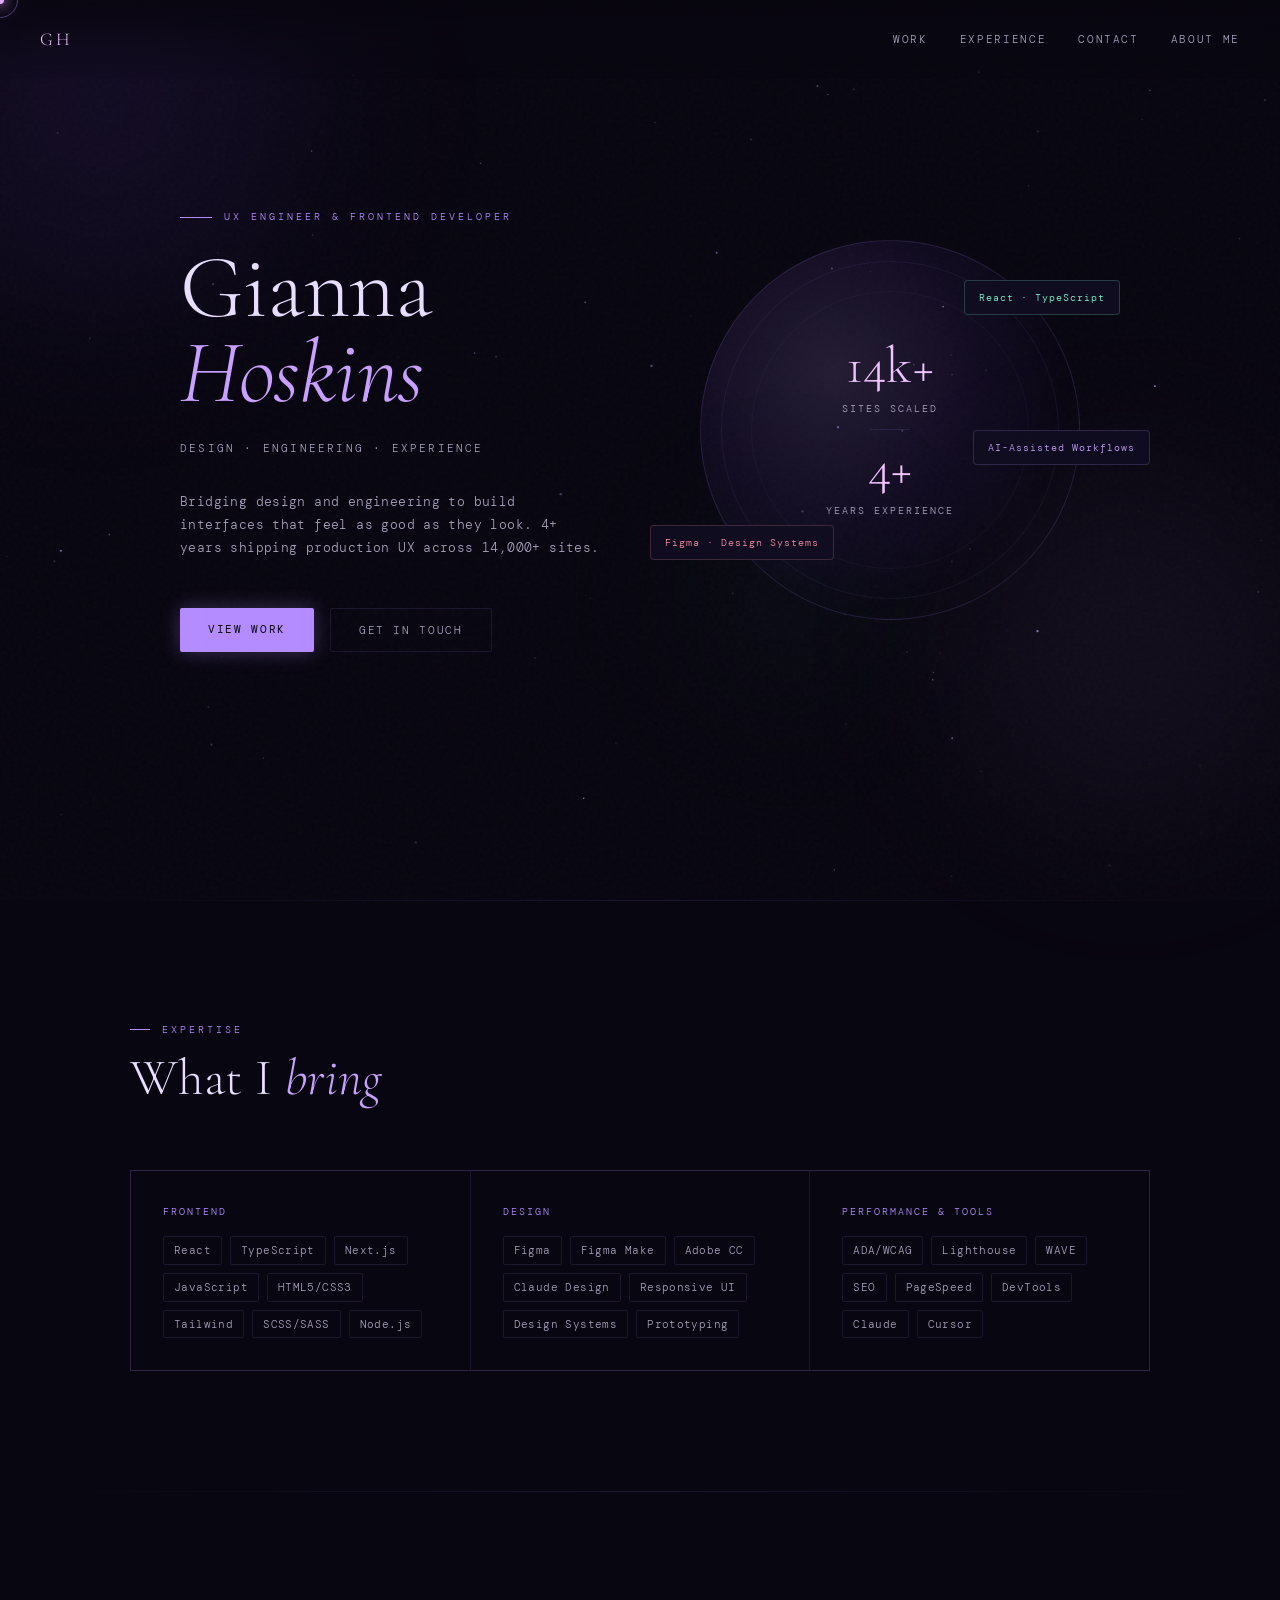
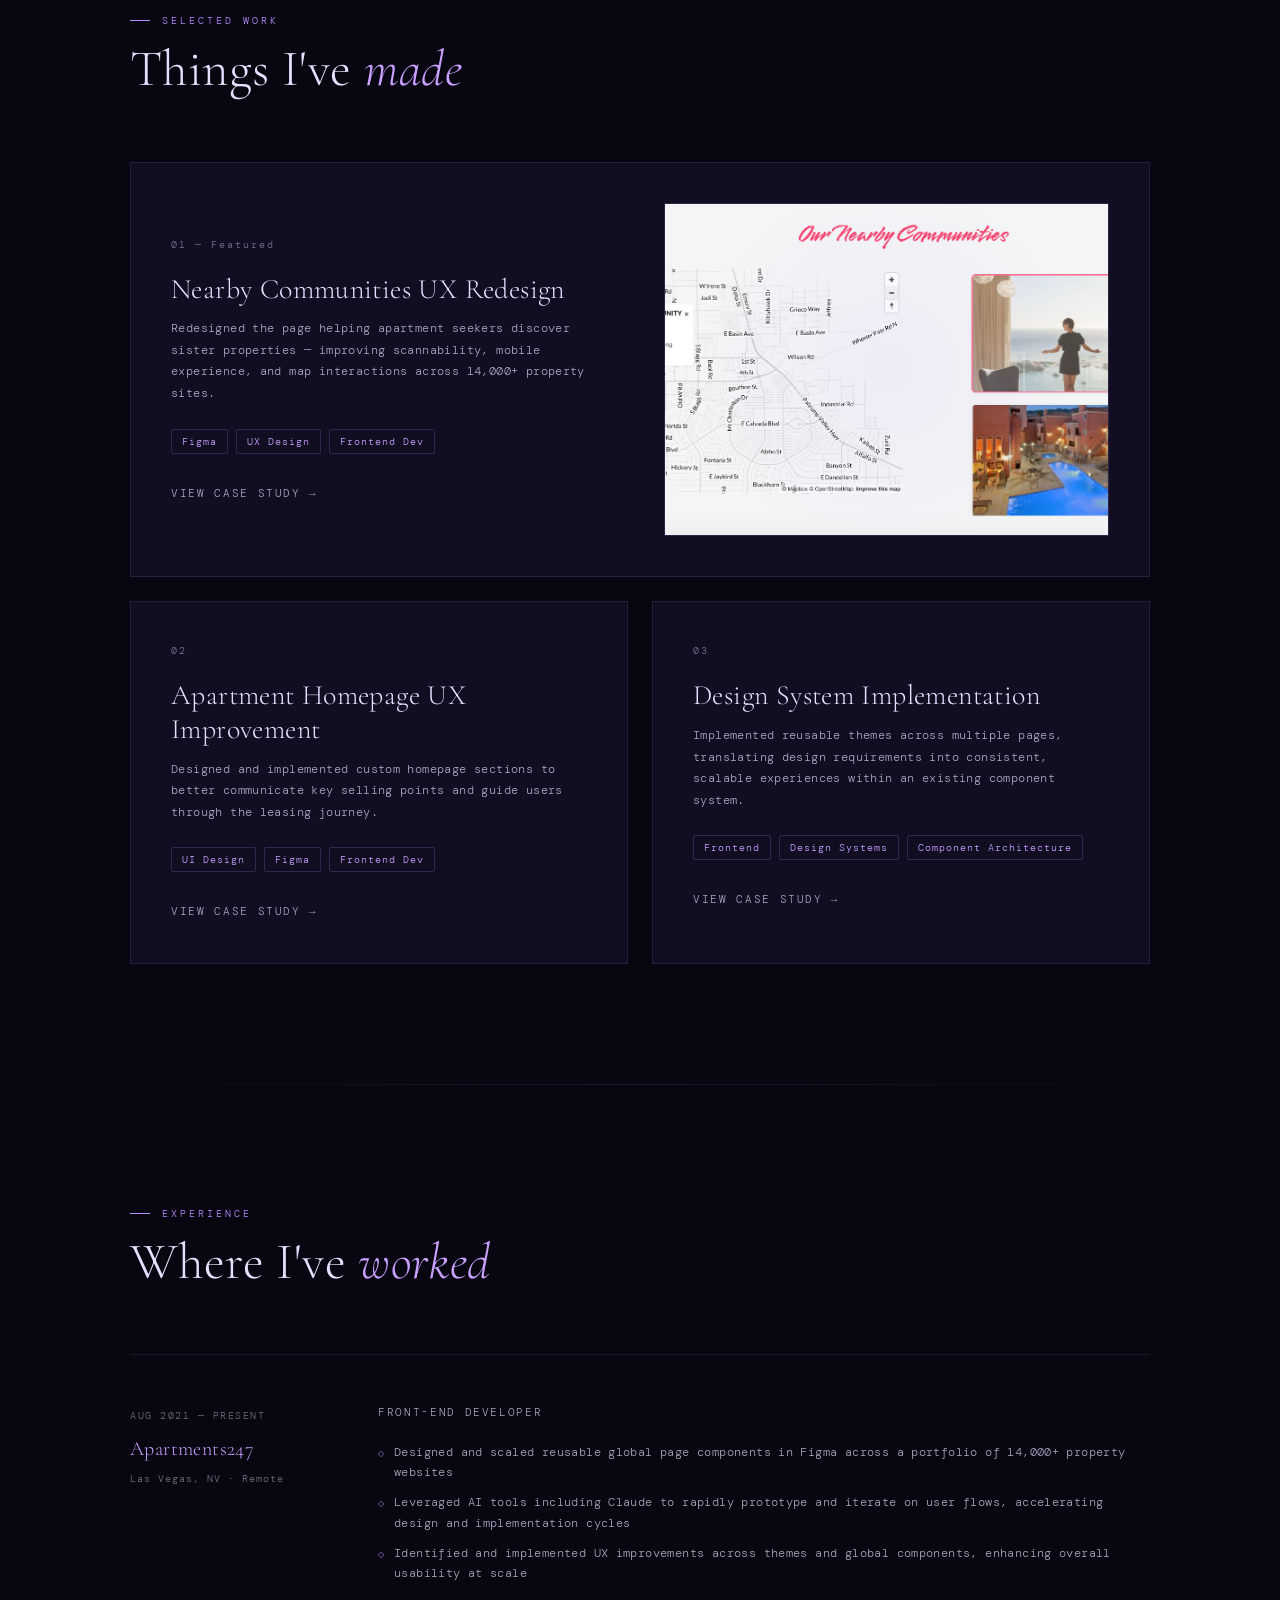
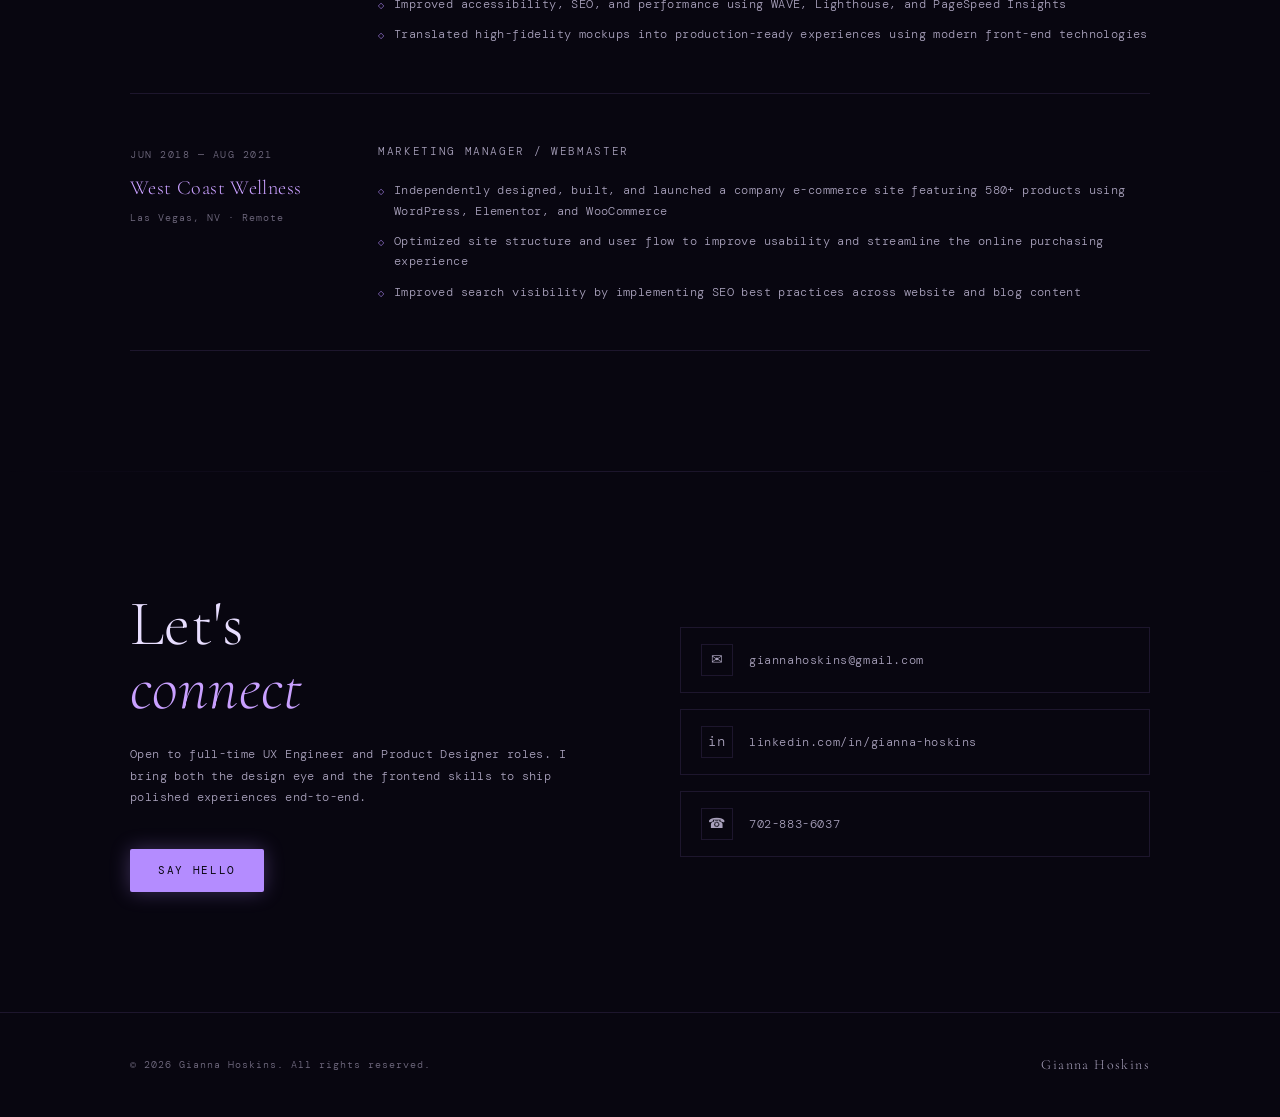
==== index.html @ 0505b3b0 "lots of changes, adding photos, favicon, about page, etc" ====
<!DOCTYPE html>
<html lang="en">
<head>
  <meta charset="UTF-8" />
  <meta name="viewport" content="width=device-width, initial-scale=1.0" />
  <title>Gianna Hoskins — UX Engineer</title>
  <link href="https://fonts.googleapis.com/css2?family=Cormorant+Garamond:ital,wght@0,300;0,400;0,600;1,300;1,400&family=DM+Mono:ital,wght@0,300;0,400;1,300&display=swap" rel="stylesheet" />
  <link rel="stylesheet" href="css/main.css" />
  <link rel="icon" type="image/svg+xml" href="favicon.svg" />
</head>
<body>

  <a href="#main" class="skip-link">Skip to main content</a>
  <div class="cursor" id="cursor" aria-hidden="true"></div>
  <div class="cursor-ring" id="cursorRing" aria-hidden="true"></div>
  <canvas id="stars" aria-hidden="true"></canvas>

  <div class="ambient ambient-1" aria-hidden="true"></div>
  <div class="ambient ambient-2" aria-hidden="true"></div>
  <div class="ambient ambient-3" aria-hidden="true"></div>

  <nav aria-label="Main navigation">
    <a href="#" class="nav-logo" aria-label="Gianna Hoskins — home">GH</a>
    <ul class="nav-links">
      <li><a href="#work">Work</a></li>
      <li><a href="#experience">Experience</a></li>
      <li><a href="#contact">Contact</a></li>
      <li><a href="about.html">About Me</a></li>
    </ul>
  </nav>

  <main id="main">
    <section class="hero" aria-label="Introduction">
      <div class="container">
        <div class="hero-inner">
          <div class="hero-text">
            <p class="hero-eyebrow"><span aria-hidden="true"></span>UX Engineer &amp; Frontend Developer</p>
            <h1 class="hero-name">
              Gianna
              <em>Hoskins</em>
            </h1>
            <p class="hero-role">Design · Engineering · Experience</p>
            <p class="hero-desc">
              Bridging design and engineering to build interfaces that feel as good as they look.
              4+ years shipping production UX across 14,000+ sites.
            </p>
            <div class="hero-cta">
              <a href="#work" class="btn btn-primary">View Work</a>
              <a href="#contact" class="btn btn-ghost">Get in Touch</a>
            </div>
          </div>
          <div class="hero-visual" aria-hidden="true">
            <div class="orb">
              <div class="orb-inner-text">
                <div class="orb-stat">14k+</div>
                <div class="orb-label">Sites Scaled</div>
                <div class="orb-divider"></div>
                <div class="orb-stat">4+</div>
                <div class="orb-label">Years Experience</div>
              </div>
            </div>
            <div class="floating-tag tag-1">React · TypeScript</div>
            <div class="floating-tag tag-2">Figma · Design Systems</div>
            <div class="floating-tag tag-3">AI-Assisted Workflows</div>
          </div>
        </div>
      </div>
    </section>

    <div class="divider" role="separator"></div>

    <section id="skills" aria-labelledby="skills-heading">
      <div class="container">
        <div class="section-header reveal">
          <p class="section-label">Expertise</p>
          <h2 id="skills-heading" class="section-title">What I <em>bring</em></h2>
        </div>
        <div class="skills-grid reveal">
          <div class="skill-cell">
            <div class="skill-cell-label">Frontend</div>
            <div class="skill-tags">
              <span class="skill-tag">React</span>
              <span class="skill-tag">TypeScript</span>
              <span class="skill-tag">Next.js</span>
              <span class="skill-tag">JavaScript</span>
              <span class="skill-tag">HTML5/CSS3</span>
              <span class="skill-tag">Tailwind</span>
              <span class="skill-tag">SCSS/SASS</span>
              <span class="skill-tag">Node.js</span>
            </div>
          </div>
          <div class="skill-cell">
            <div class="skill-cell-label">Design</div>
            <div class="skill-tags">
              <span class="skill-tag">Figma</span>
              <span class="skill-tag">Figma Make</span>
              <span class="skill-tag">Adobe CC</span>
              <span class="skill-tag">Claude Design</span>
              <span class="skill-tag">Responsive UI</span>
              <span class="skill-tag">Design Systems</span>
              <span class="skill-tag">Prototyping</span>
            </div>
          </div>
          <div class="skill-cell">
            <div class="skill-cell-label">Performance &amp; Tools</div>
            <div class="skill-tags">
              <span class="skill-tag">ADA/WCAG</span>
              <span class="skill-tag">Lighthouse</span>
              <span class="skill-tag">WAVE</span>
              <span class="skill-tag">SEO</span>
              <span class="skill-tag">PageSpeed</span>
              <span class="skill-tag">DevTools</span>
              <span class="skill-tag">Claude</span>
              <span class="skill-tag">Cursor</span>
            </div>
          </div>
        </div>
      </div>
    </section>

    <div class="divider" role="separator"></div>

    <section id="work" aria-labelledby="work-heading">
      <div class="container">
        <div class="section-header reveal">
          <p class="section-label">Selected Work</p>
          <h2 id="work-heading" class="section-title">Things I've <em>made</em></h2>
        </div>
        <div class="work-grid">
          <div class="work-card featured reveal">
            <div>
              <div class="work-number">01 — Featured</div>
              <h3 class="work-title">Nearby Communities UX Redesign</h3>
              <p class="work-desc">
                Redesigned the page helping apartment seekers discover sister properties — improving scannability, mobile experience, and map interactions across 14,000+ property sites.
              </p>
              <div class="work-tags">
                <span class="work-tag">Figma</span>
                <span class="work-tag">UX Design</span>
                <span class="work-tag">Frontend Dev</span>
              </div>
              <a href="nearby-communities.html" class="work-link">View Case Study</a>
            </div>
            <div class="work-visual" aria-hidden="true">
              <div class="work-visual-glow"></div>
              <img src="uploads/header-img.png" alt="Redesigned Nearby Communities page showing map and community cards side by side" />
            </div>
          </div>

          <div class="work-card reveal">
            <div class="work-number">02</div>
            <h3 class="work-title">Apartment Homepage UX Improvement</h3>
            <p class="work-desc">
              Designed and implemented custom homepage sections to better communicate key selling points and guide users through the leasing journey.
            </p>
            <div class="work-tags">
              <span class="work-tag">UI Design</span>
              <span class="work-tag">Figma</span>
              <span class="work-tag">Frontend Dev</span>
            </div>
            <a href="apartment-homepage.html" class="work-link">View Case Study</a>
          </div>

          <div class="work-card reveal">
            <div class="work-number">03</div>
            <h3 class="work-title">Design System Implementation</h3>
            <p class="work-desc">
              Implemented reusable themes across multiple pages, translating design requirements into consistent, scalable experiences within an existing component system.
            </p>
            <div class="work-tags">
              <span class="work-tag">Frontend</span>
              <span class="work-tag">Design Systems</span>
              <span class="work-tag">Component Architecture</span>
            </div>
            <a href="design-system.html" class="work-link">View Case Study</a>
          </div>

        </div>
      </div>
    </section>

    <div class="divider" role="separator"></div>

    <section id="experience" aria-labelledby="experience-heading">
      <div class="container">
        <div class="section-header reveal">
          <p class="section-label">Experience</p>
          <h2 id="experience-heading" class="section-title">Where I've <em>worked</em></h2>
        </div>
        <div class="exp-list">

          <div class="exp-item reveal">
            <div class="exp-meta">
              <div class="exp-period">Aug 2021 — Present</div>
              <div class="exp-company">Apartments247</div>
              <div class="exp-location">Las Vegas, NV · Remote</div>
            </div>
            <div>
              <div class="exp-role">Front-End Developer</div>
              <ul class="exp-bullets">
                <li>Designed and scaled reusable global page components in Figma across a portfolio of 14,000+ property websites</li>
                <li>Leveraged AI tools including Claude to rapidly prototype and iterate on user flows, accelerating design and implementation cycles</li>
                <li>Identified and implemented UX improvements across themes and global components, enhancing overall usability at scale</li>
                <li>Improved accessibility, SEO, and performance using WAVE, Lighthouse, and PageSpeed Insights</li>
                <li>Translated high-fidelity mockups into production-ready experiences using modern front-end technologies</li>
              </ul>
            </div>
          </div>

          <div class="exp-item reveal">
            <div class="exp-meta">
              <div class="exp-period">Jun 2018 — Aug 2021</div>
              <div class="exp-company">West Coast Wellness</div>
              <div class="exp-location">Las Vegas, NV · Remote</div>
            </div>
            <div>
              <div class="exp-role">Marketing Manager / Webmaster</div>
              <ul class="exp-bullets">
                <li>Independently designed, built, and launched a company e-commerce site featuring 580+ products using WordPress, Elementor, and WooCommerce</li>
                <li>Optimized site structure and user flow to improve usability and streamline the online purchasing experience</li>
                <li>Improved search visibility by implementing SEO best practices across website and blog content</li>
              </ul>
            </div>
          </div>

        </div>
      </div>
    </section>

    <div class="divider" role="separator"></div>

    <section id="contact" aria-labelledby="contact-heading">
      <div class="container">
        <div class="contact-inner">
          <div class="reveal">
            <h2 id="contact-heading" class="contact-title">
              Let's
              <em>connect</em>
            </h2>
            <p class="contact-sub">
              Open to full-time UX Engineer and Product Designer roles.
              I bring both the design eye and the frontend skills to ship polished experiences end-to-end.
            </p>
            <a href="mailto:giannahoskins@gmail.com" class="btn btn-primary">Say Hello</a>
          </div>
          <div class="contact-links reveal">
            <a href="mailto:giannahoskins@gmail.com" class="contact-link">
              <div class="contact-link-icon" aria-hidden="true">✉</div>
              giannahoskins@gmail.com
            </a>
            <a href="https://www.linkedin.com/in/gianna-hoskins/" class="contact-link" target="_blank" rel="noopener noreferrer">
              <div class="contact-link-icon" aria-hidden="true">in</div>
              linkedin.com/in/gianna-hoskins
            </a>
            <a href="tel:7028836037" class="contact-link">
              <div class="contact-link-icon" aria-hidden="true">☎</div>
              702-883-6037
            </a>
          </div>
        </div>
      </div>
    </section>

  </main>

  <footer>
    <div class="container">
      <div class="footer-inner">
        <div class="footer-copy">© 2026 Gianna Hoskins. All rights reserved.</div>
        <div class="footer-name">Gianna Hoskins</div>
      </div>
    </div>
  </footer>

  <script src="js/main.js"></script>
</body>
</html>
---- css/main.css ----
@charset "UTF-8";:root{--bg:#080610;--bg2:#0d0a1a;--surface:#110e22;--surface2:#1a1530;--border:rgba(180,140,255,0.12);--glow:#b48cff;--glow2:#e8aaff;--accent:#c9a0ff;--accent2:#f0c4ff;--rose:#ff8fa3;--teal:#7fffd4;--text:#e8deff;--text-muted:rgba(232,222,255,0.72);--text-dim:rgba(232,222,255,0.48);--font-display:Cormorant Garamond,serif;--font-mono:DM Mono,monospace}*,:after,:before{-webkit-box-sizing:border-box;box-sizing:border-box;margin:0;padding:0}html{scroll-behavior:smooth}body{background:var(--bg);color:var(--text);font-family:var(--font-mono);font-size:13px;font-weight:300;letter-spacing:0.03em;line-height:1.7;overflow-x:hidden;cursor:none}body:before{content:"";position:fixed;inset:0;background-image:url("data:image/svg+xml,%3Csvg viewBox='0 0 256 256' xmlns='http://www.w3.org/2000/svg'%3E%3Cfilter id='noise'%3E%3CfeTurbulence type='fractalNoise' baseFrequency='0.9' numOctaves='4' stitchTiles='stitch'/%3E%3C/filter%3E%3Crect width='100%25' height='100%25' filter='url(%23noise)' opacity='1'/%3E%3C/svg%3E");opacity:0.025;z-index:1;pointer-events:none}.skip-link{position:absolute;top:-100px;left:16px;background:var(--glow);color:var(--bg);padding:8px 16px;font-size:12px;letter-spacing:0.1em;z-index:10000;-webkit-transition:top 0.2s;transition:top 0.2s;text-decoration:none}.skip-link:focus{top:16px}:focus-visible{outline:2px solid var(--glow);outline-offset:4px;border-radius:2px}:focus:not(:focus-visible){outline:none}@media (prefers-reduced-motion:reduce){*,:after,:before{-webkit-animation-duration:0.01ms!important;animation-duration:0.01ms!important;-webkit-animation-iteration-count:1!important;animation-iteration-count:1!important;-webkit-transition-duration:0.01ms!important;transition-duration:0.01ms!important}html{scroll-behavior:auto}.cursor,.cursor-ring{display:none}body{cursor:auto}}.container,.container-wide{position:relative;z-index:2;max-width:1100px;margin:0 auto;padding:0 40px}.divider{width:100%;height:1px;background:-webkit-gradient(linear,left top,right top,from(transparent),color-stop(var(--border)),to(transparent));background:linear-gradient(to right,transparent,var(--border),transparent);position:relative;z-index:2}@-webkit-keyframes fadeUp{0%{opacity:0;-webkit-transform:translateY(20px);transform:translateY(20px)}to{opacity:1;-webkit-transform:translateY(0);transform:translateY(0)}}@keyframes fadeUp{0%{opacity:0;-webkit-transform:translateY(20px);transform:translateY(20px)}to{opacity:1;-webkit-transform:translateY(0);transform:translateY(0)}}@-webkit-keyframes fadeIn{0%{opacity:0}to{opacity:1}}@keyframes fadeIn{0%{opacity:0}to{opacity:1}}@-webkit-keyframes drift1{to{-webkit-transform:translate(80px,60px);transform:translate(80px,60px)}}@keyframes drift1{to{-webkit-transform:translate(80px,60px);transform:translate(80px,60px)}}@-webkit-keyframes drift2{to{-webkit-transform:translate(-60px,-80px);transform:translate(-60px,-80px)}}@keyframes drift2{to{-webkit-transform:translate(-60px,-80px);transform:translate(-60px,-80px)}}@-webkit-keyframes drift3{to{-webkit-transform:translate(40px,-40px);transform:translate(40px,-40px)}}@keyframes drift3{to{-webkit-transform:translate(40px,-40px);transform:translate(40px,-40px)}}@-webkit-keyframes orbPulse{0%,to{-webkit-box-shadow:0 0 60px rgba(140,80,255,0.1),inset 0 0 60px rgba(140,80,255,0.05);box-shadow:0 0 60px rgba(140,80,255,0.1),inset 0 0 60px rgba(140,80,255,0.05)}50%{-webkit-box-shadow:0 0 100px rgba(180,140,255,0.2),inset 0 0 80px rgba(180,140,255,0.08);box-shadow:0 0 100px rgba(180,140,255,0.2),inset 0 0 80px rgba(180,140,255,0.08)}}@keyframes orbPulse{0%,to{-webkit-box-shadow:0 0 60px rgba(140,80,255,0.1),inset 0 0 60px rgba(140,80,255,0.05);box-shadow:0 0 60px rgba(140,80,255,0.1),inset 0 0 60px rgba(140,80,255,0.05)}50%{-webkit-box-shadow:0 0 100px rgba(180,140,255,0.2),inset 0 0 80px rgba(180,140,255,0.08);box-shadow:0 0 100px rgba(180,140,255,0.2),inset 0 0 80px rgba(180,140,255,0.08)}}@-webkit-keyframes float1{0%,to{-webkit-transform:translateY(0);transform:translateY(0)}50%{-webkit-transform:translateY(-8px);transform:translateY(-8px)}}@keyframes float1{0%,to{-webkit-transform:translateY(0);transform:translateY(0)}50%{-webkit-transform:translateY(-8px);transform:translateY(-8px)}}@-webkit-keyframes float2{0%,to{-webkit-transform:translateY(0);transform:translateY(0)}50%{-webkit-transform:translateY(8px);transform:translateY(8px)}}@keyframes float2{0%,to{-webkit-transform:translateY(0);transform:translateY(0)}50%{-webkit-transform:translateY(8px);transform:translateY(8px)}}@-webkit-keyframes pulse{0%,to{opacity:1}50%{opacity:0.4}}@keyframes pulse{0%,to{opacity:1}50%{opacity:0.4}}.reveal{opacity:0;-webkit-transform:translateY(24px);transform:translateY(24px);-webkit-transition:opacity 0.7s ease,-webkit-transform 0.7s ease;transition:opacity 0.7s ease,-webkit-transform 0.7s ease;transition:opacity 0.7s ease,transform 0.7s ease;transition:opacity 0.7s ease,transform 0.7s ease,-webkit-transform 0.7s ease}.reveal.visible{opacity:1;-webkit-transform:translateY(0);transform:translateY(0)}.section-label{font-size:10px;letter-spacing:0.3em;text-transform:uppercase;color:var(--glow);margin-bottom:12px;display:-webkit-box;display:-ms-flexbox;display:flex;-webkit-box-align:center;-ms-flex-align:center;align-items:center;gap:12px}.section-label:before{content:"";display:block;width:20px;height:1px;background:var(--glow)}.btn{display:inline-block;padding:12px 28px;font-family:var(--font-mono);font-size:11px;letter-spacing:0.15em;text-transform:uppercase;text-decoration:none;border-radius:2px;-webkit-transition:all 0.3s;transition:all 0.3s;cursor:none}.btn-primary{background:var(--glow);color:var(--bg);font-weight:400;-webkit-box-shadow:0 0 20px rgba(180,140,255,0.3);box-shadow:0 0 20px rgba(180,140,255,0.3)}.btn-primary:hover{background:var(--glow2);-webkit-box-shadow:0 0 40px rgba(180,140,255,0.5);box-shadow:0 0 40px rgba(180,140,255,0.5);-webkit-transform:translateY(-1px);transform:translateY(-1px)}.btn-ghost{border:1px solid var(--border);color:var(--text-muted)}.btn-ghost:hover{border-color:var(--glow);color:var(--accent);-webkit-box-shadow:0 0 20px rgba(180,140,255,0.1);box-shadow:0 0 20px rgba(180,140,255,0.1)}.cursor{position:fixed;width:8px;height:8px;background:var(--glow2);border-radius:50%;pointer-events:none;z-index:9999;-webkit-transform:translate(-50%,-50%);transform:translate(-50%,-50%);-webkit-transition:-webkit-transform 0.1s ease;transition:-webkit-transform 0.1s ease;transition:transform 0.1s ease;transition:transform 0.1s ease,-webkit-transform 0.1s ease;-webkit-box-shadow:0 0 12px var(--glow2),0 0 24px var(--glow);box-shadow:0 0 12px var(--glow2),0 0 24px var(--glow)}.cursor-ring{position:fixed;width:36px;height:36px;border:1px solid rgba(180,140,255,0.4);border-radius:50%;pointer-events:none;z-index:9998;-webkit-transform:translate(-50%,-50%);transform:translate(-50%,-50%);-webkit-transition:all 0.15s ease;transition:all 0.15s ease}#stars{position:fixed;inset:0;z-index:0;pointer-events:none}.ambient{position:fixed;border-radius:50%;-webkit-filter:blur(80px);filter:blur(80px);pointer-events:none;z-index:0}.ambient-1{width:600px;height:600px;background:radial-gradient(circle,rgba(140,80,255,0.12) 0%,transparent 70%);top:-200px;left:-200px;-webkit-animation:drift1 20s ease-in-out infinite alternate;animation:drift1 20s ease-in-out infinite alternate}.ambient-2{width:500px;height:500px;background:radial-gradient(circle,rgba(232,170,255,0.08) 0%,transparent 70%);bottom:0;right:-100px;-webkit-animation:drift2 25s ease-in-out infinite alternate;animation:drift2 25s ease-in-out infinite alternate}.ambient-3{width:300px;height:300px;background:radial-gradient(circle,rgba(127,255,212,0.05) 0%,transparent 70%);top:50%;left:50%;-webkit-animation:drift3 18s ease-in-out infinite alternate;animation:drift3 18s ease-in-out infinite alternate}nav{position:fixed;top:0;left:0;right:0;z-index:100;padding:24px 40px;display:-webkit-box;display:-ms-flexbox;display:flex;-webkit-box-pack:justify;-ms-flex-pack:justify;justify-content:space-between;-webkit-box-align:center;-ms-flex-align:center;align-items:center;background:-webkit-gradient(linear,left top,left bottom,from(rgba(8,6,16,0.9)),to(transparent));background:linear-gradient(to bottom,rgba(8,6,16,0.9),transparent);backdrop-filter:blur(10px)}.nav-logo{font-family:var(--font-display);font-size:18px;font-weight:300;letter-spacing:0.15em;color:var(--accent2);text-decoration:none}.nav-links{display:-webkit-box;display:-ms-flexbox;display:flex;gap:32px;list-style:none}.nav-links a{color:var(--text-muted);text-decoration:none;font-size:11px;letter-spacing:0.15em;text-transform:uppercase;-webkit-transition:color 0.3s;transition:color 0.3s}.nav-links a:hover{color:var(--accent2)}.nav-back{font-size:11px;letter-spacing:0.15em;text-transform:uppercase;color:var(--text-muted);text-decoration:none;display:-webkit-box;display:-ms-flexbox;display:flex;-webkit-box-align:center;-ms-flex-align:center;align-items:center;gap:8px;-webkit-transition:color 0.3s;transition:color 0.3s}.nav-back:before{content:"←"}.nav-back:hover{color:var(--accent2)}footer{position:relative;z-index:2;padding:40px 0;border-top:1px solid var(--border)}.footer-inner{display:-webkit-box;display:-ms-flexbox;display:flex;-webkit-box-pack:justify;-ms-flex-pack:justify;justify-content:space-between;-webkit-box-align:center;-ms-flex-align:center;align-items:center}.footer-copy{font-size:10px;letter-spacing:0.1em;color:var(--text-dim)}.footer-name{font-family:var(--font-display);font-size:14px;color:var(--text-muted);letter-spacing:0.1em}@media (max-width:768px){nav{padding:20px 24px}.container,.container-wide{padding:0 24px}.footer-inner{-webkit-box-orient:vertical;-webkit-box-direction:normal;-ms-flex-direction:column;flex-direction:column;gap:16px;text-align:center}}section{padding:120px 0;position:relative;z-index:2}.section-header{margin-bottom:64px}.section-title{font-family:var(--font-display);font-size:clamp(36px,4vw,52px);font-weight:300;line-height:1.1;color:var(--text)}.section-title em{font-style:italic;color:var(--accent)}.hero{min-height:100vh;display:-webkit-box;display:-ms-flexbox;display:flex;-webkit-box-align:center;-ms-flex-align:center;align-items:center;padding-top:80px;position:relative}.hero-inner{display:-ms-grid;display:grid;-ms-grid-columns:1fr 80px 1fr;grid-template-columns:1fr 1fr;gap:80px;-webkit-box-align:center;-ms-flex-align:center;align-items:center;width:100%}.hero-text{position:relative}.hero-eyebrow{font-size:10px;letter-spacing:0.3em;text-transform:uppercase;color:var(--glow);margin-bottom:20px;opacity:0;-webkit-animation:fadeUp 0.8s 0.2s forwards;animation:fadeUp 0.8s 0.2s forwards}.hero-eyebrow span{display:inline-block;width:32px;height:1px;background:var(--glow);vertical-align:middle;margin-right:12px}.hero-name{font-family:var(--font-display);font-size:clamp(64px,7vw,96px);font-weight:300;line-height:0.95;letter-spacing:-0.01em;color:var(--text);margin-bottom:24px;opacity:0;-webkit-animation:fadeUp 0.8s 0.4s forwards;animation:fadeUp 0.8s 0.4s forwards}.hero-name em{font-style:italic;color:var(--accent);display:block}.hero-role{font-size:11px;letter-spacing:0.2em;text-transform:uppercase;color:var(--text-muted);margin-bottom:32px;opacity:0;-webkit-animation:fadeUp 0.8s 0.6s forwards;animation:fadeUp 0.8s 0.6s forwards}.hero-desc{font-size:13px;color:var(--text-muted);max-width:420px;line-height:1.8;margin-bottom:48px;opacity:0;-webkit-animation:fadeUp 0.8s 0.8s forwards;animation:fadeUp 0.8s 0.8s forwards}.hero-cta{display:-webkit-box;display:-ms-flexbox;display:flex;gap:16px;-ms-flex-wrap:wrap;flex-wrap:wrap;opacity:0;-webkit-animation:fadeUp 0.8s 1s forwards;animation:fadeUp 0.8s 1s forwards}.hero-visual{position:relative;display:-webkit-box;display:-ms-flexbox;display:flex;-webkit-box-pack:center;-ms-flex-pack:center;justify-content:center;-webkit-box-align:center;-ms-flex-align:center;align-items:center;opacity:0;-webkit-animation:fadeIn 1.2s 0.6s forwards;animation:fadeIn 1.2s 0.6s forwards}.orb{width:380px;height:380px;border-radius:50%;background:radial-gradient(circle at 35% 35%,rgba(200,160,255,0.15) 0%,rgba(140,80,255,0.08) 40%,rgba(8,6,16,0) 70%);border:1px solid rgba(180,140,255,0.15);position:relative;-webkit-animation:orbPulse 6s ease-in-out infinite;animation:orbPulse 6s ease-in-out infinite}.orb:before{content:"";position:absolute;inset:20px;border-radius:50%;border:1px solid rgba(180,140,255,0.08)}.orb:after{content:"";position:absolute;inset:50px;border-radius:50%;border:1px solid rgba(180,140,255,0.05)}.orb-inner-text{position:absolute;inset:0;display:-webkit-box;display:-ms-flexbox;display:flex;-webkit-box-orient:vertical;-webkit-box-direction:normal;-ms-flex-direction:column;flex-direction:column;-webkit-box-align:center;-ms-flex-align:center;align-items:center;-webkit-box-pack:center;-ms-flex-pack:center;justify-content:center;text-align:center;gap:8px}.orb-stat{font-family:var(--font-display);font-size:52px;font-weight:300;color:var(--accent2);line-height:1}.orb-label{font-size:10px;letter-spacing:0.2em;text-transform:uppercase;color:var(--text-muted)}.orb-divider{width:40px;height:1px;background:var(--border);margin:4px auto}.floating-tag{position:absolute;background:rgba(17,14,34,0.9);border:1px solid var(--border);padding:8px 14px;border-radius:4px;font-size:10px;letter-spacing:0.1em;color:var(--text-muted);backdrop-filter:blur(10px)}.tag-1{top:40px;right:-20px;color:var(--teal);border-color:rgba(127,255,212,0.2);-webkit-animation:float1 4s ease-in-out infinite;animation:float1 4s ease-in-out infinite}.tag-2{bottom:60px;left:-30px;color:var(--rose);border-color:rgba(255,143,163,0.2);-webkit-animation:float2 5s ease-in-out infinite;animation:float2 5s ease-in-out infinite}.tag-3{top:50%;right:-50px;color:var(--accent);border-color:rgba(180,140,255,0.2);animation:float1 6s ease-in-out infinite reverse}.skills-grid{display:-ms-grid;display:grid;-ms-grid-columns:1fr 1px 1fr 1px 1fr;grid-template-columns:repeat(3,1fr);gap:1px;background:var(--border);border:1px solid var(--border)}.skill-cell{background:var(--bg);padding:32px;-webkit-transition:background 0.3s;transition:background 0.3s}.skill-cell:hover{background:var(--surface)}.skill-cell-label{font-size:10px;letter-spacing:0.2em;text-transform:uppercase;color:var(--glow);margin-bottom:16px}.skill-tags{display:-webkit-box;display:-ms-flexbox;display:flex;-ms-flex-wrap:wrap;flex-wrap:wrap;gap:8px}.skill-tag{font-size:11px;color:var(--text-muted);padding:4px 10px;border:1px solid var(--border);border-radius:2px;-webkit-transition:all 0.3s;transition:all 0.3s}.skill-tag:hover{color:var(--accent2);border-color:rgba(180,140,255,0.3)}.work-grid{display:-ms-grid;display:grid;-ms-grid-columns:1fr 24px 1fr;grid-template-columns:1fr 1fr;gap:24px}.work-card{background:var(--surface);border:1px solid var(--border);padding:40px;position:relative;overflow:hidden;-webkit-transition:all 0.4s;transition:all 0.4s;cursor:none}.work-card:before{content:"";position:absolute;inset:0;background:radial-gradient(circle at var(--mx,50%) var(--my,50%),rgba(180,140,255,0.06) 0%,transparent 60%);opacity:0;-webkit-transition:opacity 0.3s;transition:opacity 0.3s}.work-card:hover{border-color:rgba(180,140,255,0.25);-webkit-transform:translateY(-2px);transform:translateY(-2px);-webkit-box-shadow:0 20px 60px rgba(0,0,0,0.4);box-shadow:0 20px 60px rgba(0,0,0,0.4)}.work-card:hover:before{opacity:1}.work-card.featured{grid-column:1/-1;display:-ms-grid;display:grid;-ms-grid-columns:1fr 48px 1fr;grid-template-columns:1fr 1fr;gap:48px;-webkit-box-align:center;-ms-flex-align:center;align-items:center}.work-number{font-size:10px;letter-spacing:0.2em;color:var(--text-dim);margin-bottom:20px}.work-title{font-family:var(--font-display);font-size:28px;font-weight:300;color:var(--text);margin-bottom:12px;line-height:1.2}.work-desc{font-size:12px;color:var(--text-muted);line-height:1.8;margin-bottom:24px}.work-tags{display:-webkit-box;display:-ms-flexbox;display:flex;-ms-flex-wrap:wrap;flex-wrap:wrap;gap:8px;margin-bottom:28px}.work-tag{font-size:10px;letter-spacing:0.1em;color:var(--accent);border:1px solid rgba(180,140,255,0.2);padding:3px 10px;border-radius:2px}.work-link{font-size:11px;letter-spacing:0.15em;text-transform:uppercase;color:var(--text-muted);text-decoration:none;display:-webkit-inline-box;display:-ms-inline-flexbox;display:inline-flex;-webkit-box-align:center;-ms-flex-align:center;align-items:center;gap:8px;-webkit-transition:color 0.3s;transition:color 0.3s;position:relative}.work-link:after{content:"→"}.work-link:hover{color:var(--accent2)}.work-visual{aspect-ratio:4/3;background:var(--surface2);border:1px solid var(--border);display:-webkit-box;display:-ms-flexbox;display:flex;-webkit-box-align:center;-ms-flex-align:center;align-items:center;-webkit-box-pack:center;-ms-flex-pack:center;justify-content:center;position:relative;overflow:hidden}.work-visual img{width:100%;height:100%;-o-object-fit:cover;object-fit:cover}.work-visual-glow{position:absolute;inset:0;background:radial-gradient(circle at 50% 50%,rgba(140,80,255,0.06) 0%,transparent 70%)}.work-visual-placeholder{font-family:var(--font-display);font-size:64px;font-weight:300;color:var(--border);font-style:italic}.exp-list{display:-webkit-box;display:-ms-flexbox;display:flex;-webkit-box-orient:vertical;-webkit-box-direction:normal;-ms-flex-direction:column;flex-direction:column}.exp-item{display:-ms-grid;display:grid;-ms-grid-columns:200px 48px 1fr;grid-template-columns:200px 1fr;gap:48px;padding:48px 0;border-bottom:1px solid var(--border)}.exp-item:first-child{border-top:1px solid var(--border)}.exp-meta{padding-top:4px}.exp-period{font-size:10px;letter-spacing:0.15em;color:var(--text-dim);margin-bottom:8px;text-transform:uppercase}.exp-company{font-family:var(--font-display);font-size:20px;font-weight:300;color:var(--accent);margin-bottom:4px}.exp-location{font-size:10px;color:var(--text-dim);letter-spacing:0.1em}.exp-role{font-size:11px;letter-spacing:0.15em;text-transform:uppercase;color:var(--text-muted);margin-bottom:20px}.exp-bullets{list-style:none;display:-webkit-box;display:-ms-flexbox;display:flex;-webkit-box-orient:vertical;-webkit-box-direction:normal;-ms-flex-direction:column;flex-direction:column;gap:10px}.exp-bullets li{font-size:12px;color:var(--text-muted);line-height:1.7;padding-left:16px;position:relative}.exp-bullets li:before{content:"◇";position:absolute;left:0;top:5px;color:var(--glow);font-size:8px}.contact-inner{display:-ms-grid;display:grid;-ms-grid-columns:1fr 80px 1fr;grid-template-columns:1fr 1fr;gap:80px;-webkit-box-align:center;-ms-flex-align:center;align-items:center}.contact-title{font-family:var(--font-display);font-size:clamp(48px,5vw,72px);font-weight:300;line-height:1;color:var(--text);margin-bottom:24px}.contact-title em{font-style:italic;color:var(--accent);display:block}.contact-sub{font-size:12px;color:var(--text-muted);line-height:1.8;margin-bottom:40px}.contact-links{display:-webkit-box;display:-ms-flexbox;display:flex;-webkit-box-orient:vertical;-webkit-box-direction:normal;-ms-flex-direction:column;flex-direction:column;gap:16px}.contact-link{display:-webkit-box;display:-ms-flexbox;display:flex;-webkit-box-align:center;-ms-flex-align:center;align-items:center;gap:16px;text-decoration:none;color:var(--text-muted);font-size:12px;letter-spacing:0.05em;padding:16px 20px;border:1px solid var(--border);-webkit-transition:all 0.3s;transition:all 0.3s}.contact-link:hover{border-color:rgba(180,140,255,0.3);color:var(--accent2);background:rgba(180,140,255,0.04)}.contact-link-icon{width:32px;height:32px;border:1px solid var(--border);display:-webkit-box;display:-ms-flexbox;display:flex;-webkit-box-align:center;-ms-flex-align:center;align-items:center;-webkit-box-pack:center;-ms-flex-pack:center;justify-content:center;font-size:14px;-ms-flex-negative:0;flex-shrink:0}@media (max-width:768px){.hero{padding-top:120px}.hero-inner{-ms-grid-columns:1fr;grid-template-columns:1fr;gap:60px}.hero-visual{display:none}.skills-grid{-ms-grid-columns:1fr;grid-template-columns:1fr}.work-grid{-ms-grid-columns:1fr;grid-template-columns:1fr}.work-card.featured{-ms-grid-columns:1fr;grid-template-columns:1fr}.exp-item{-ms-grid-columns:1fr;grid-template-columns:1fr;gap:16px}.contact-inner{-ms-grid-columns:1fr;grid-template-columns:1fr;gap:48px}}
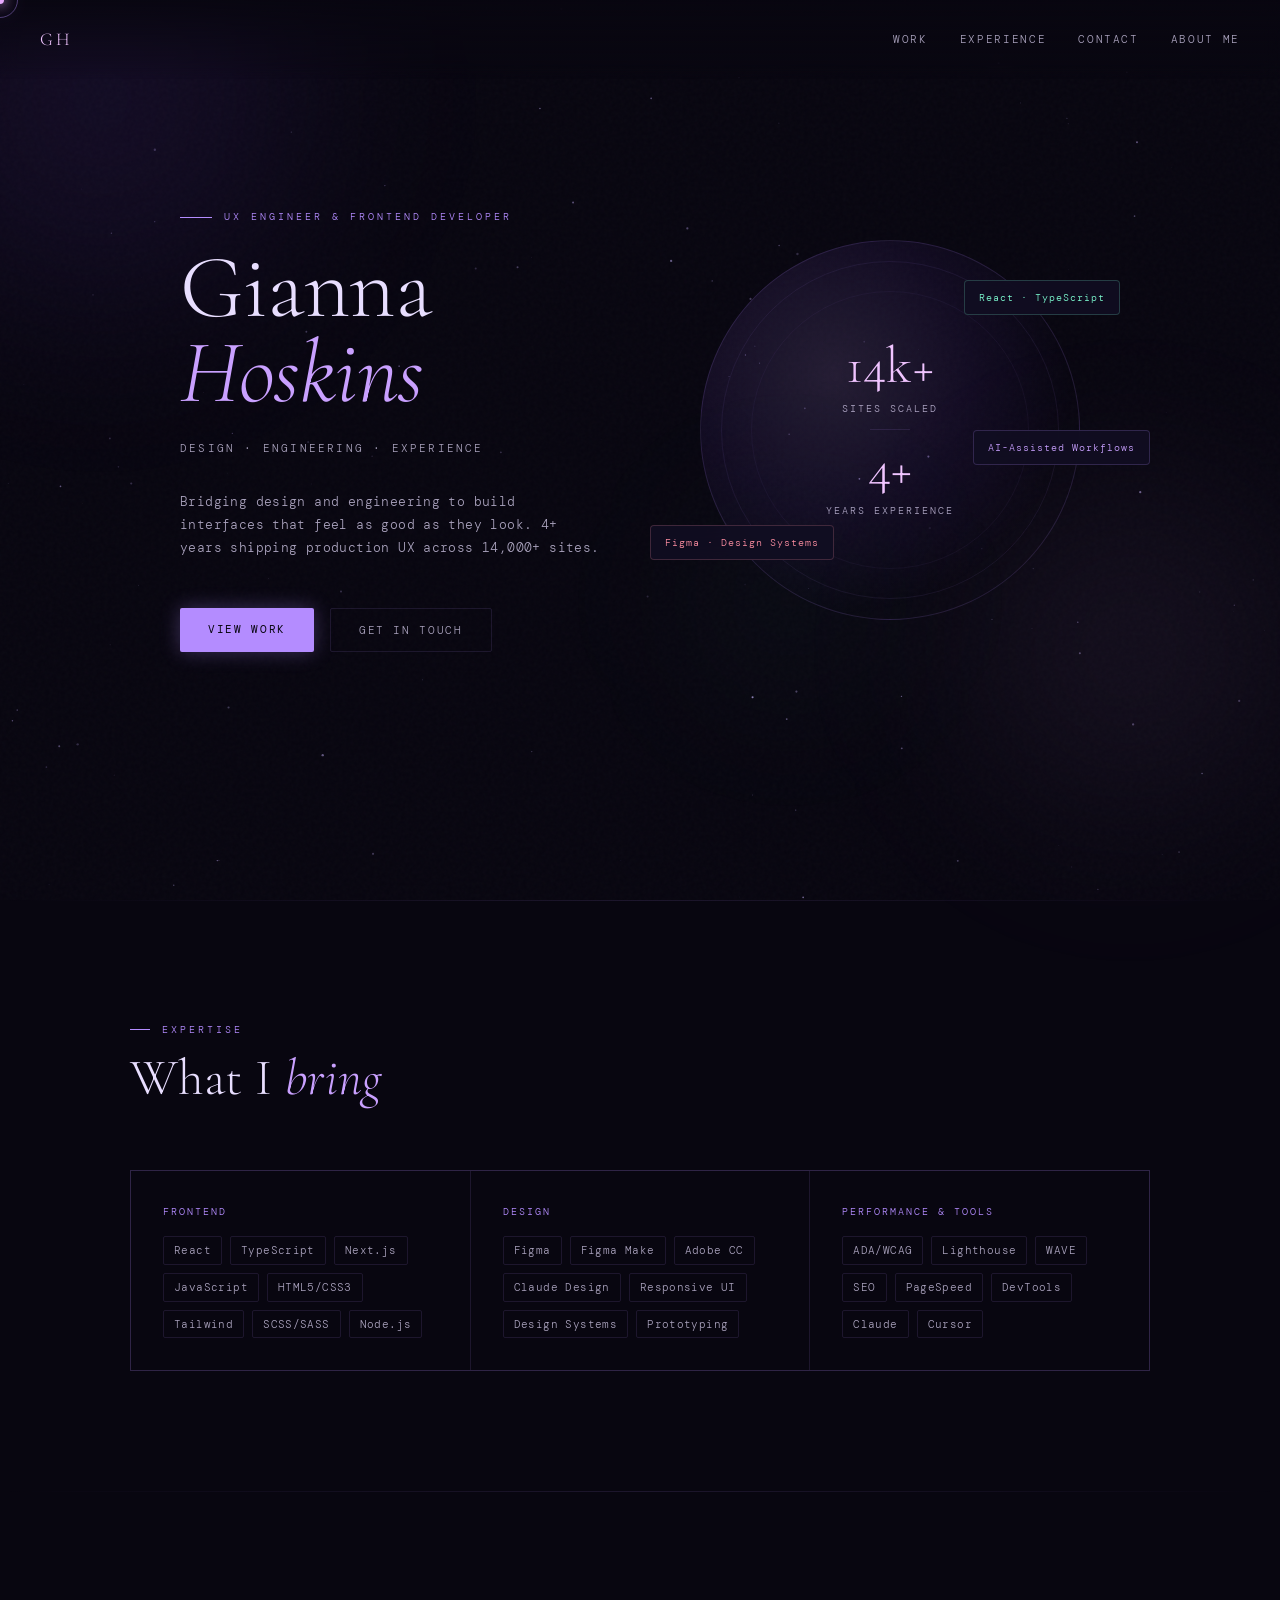
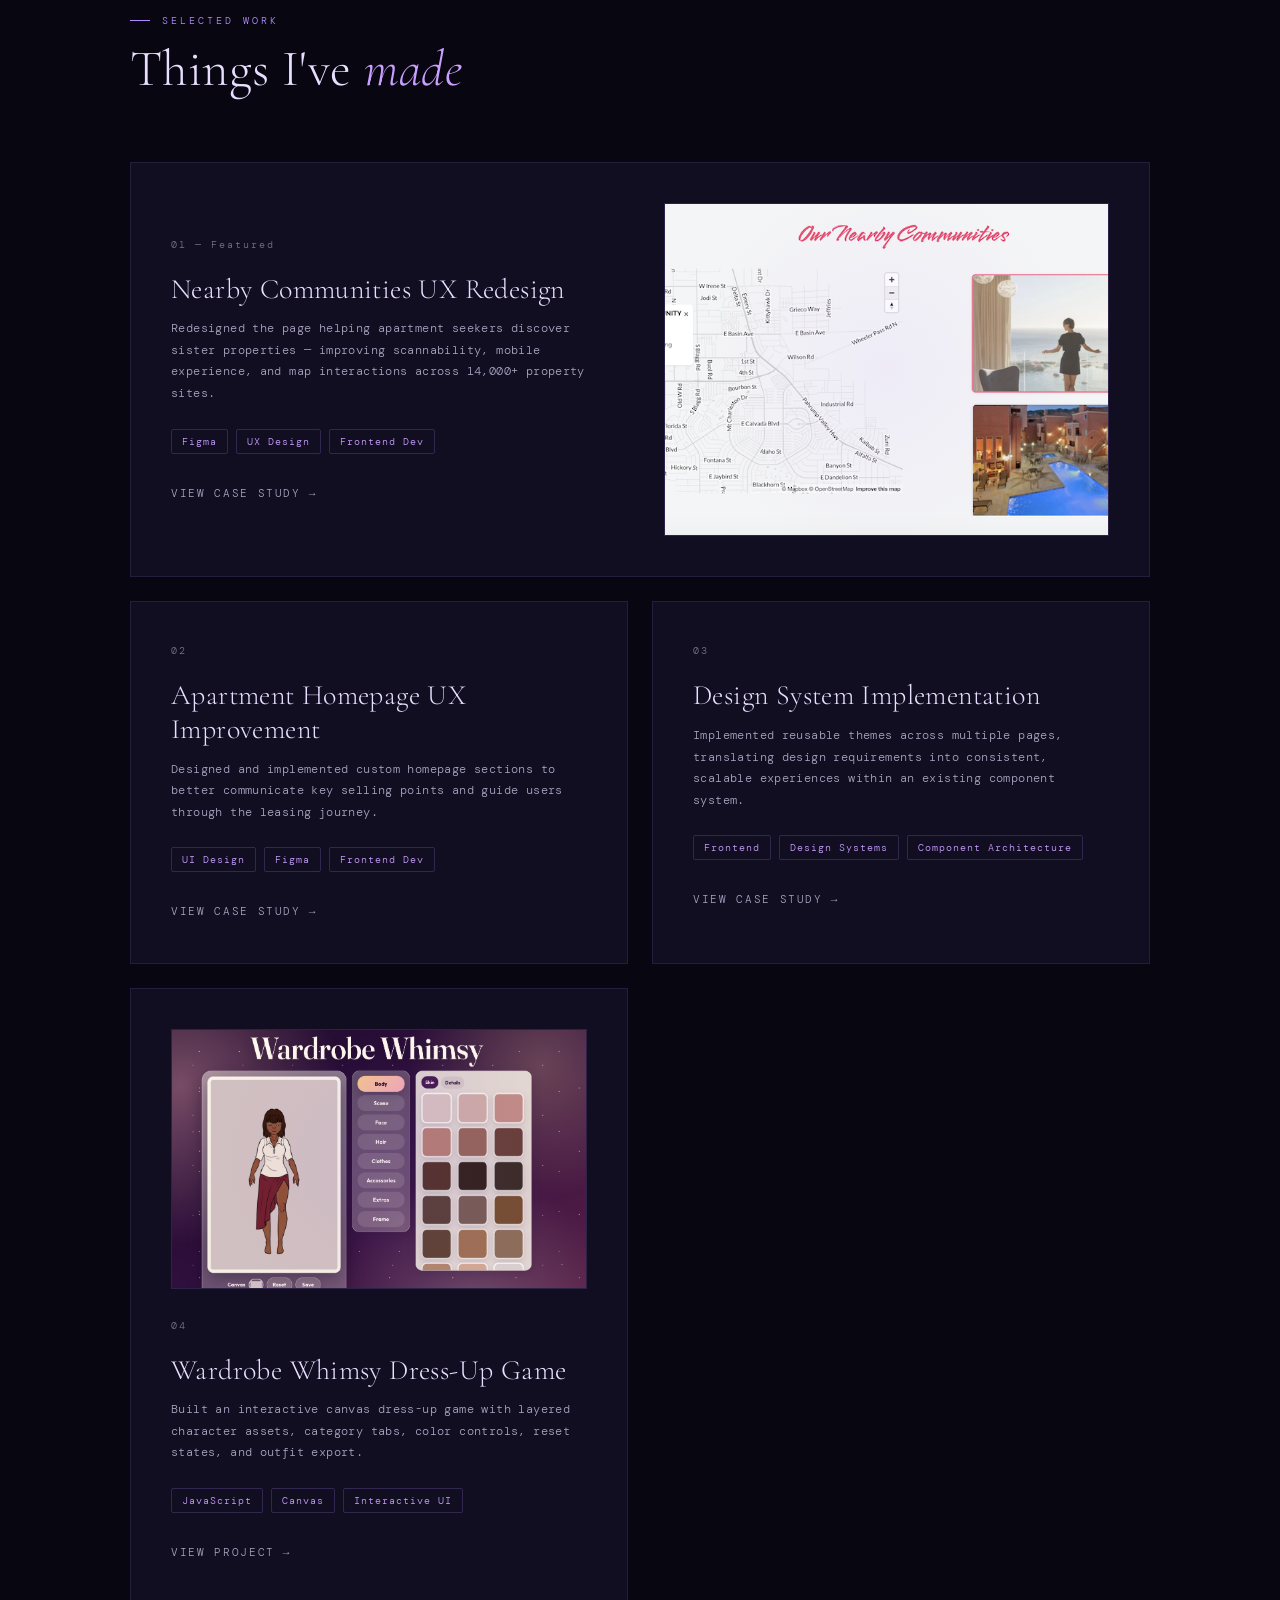
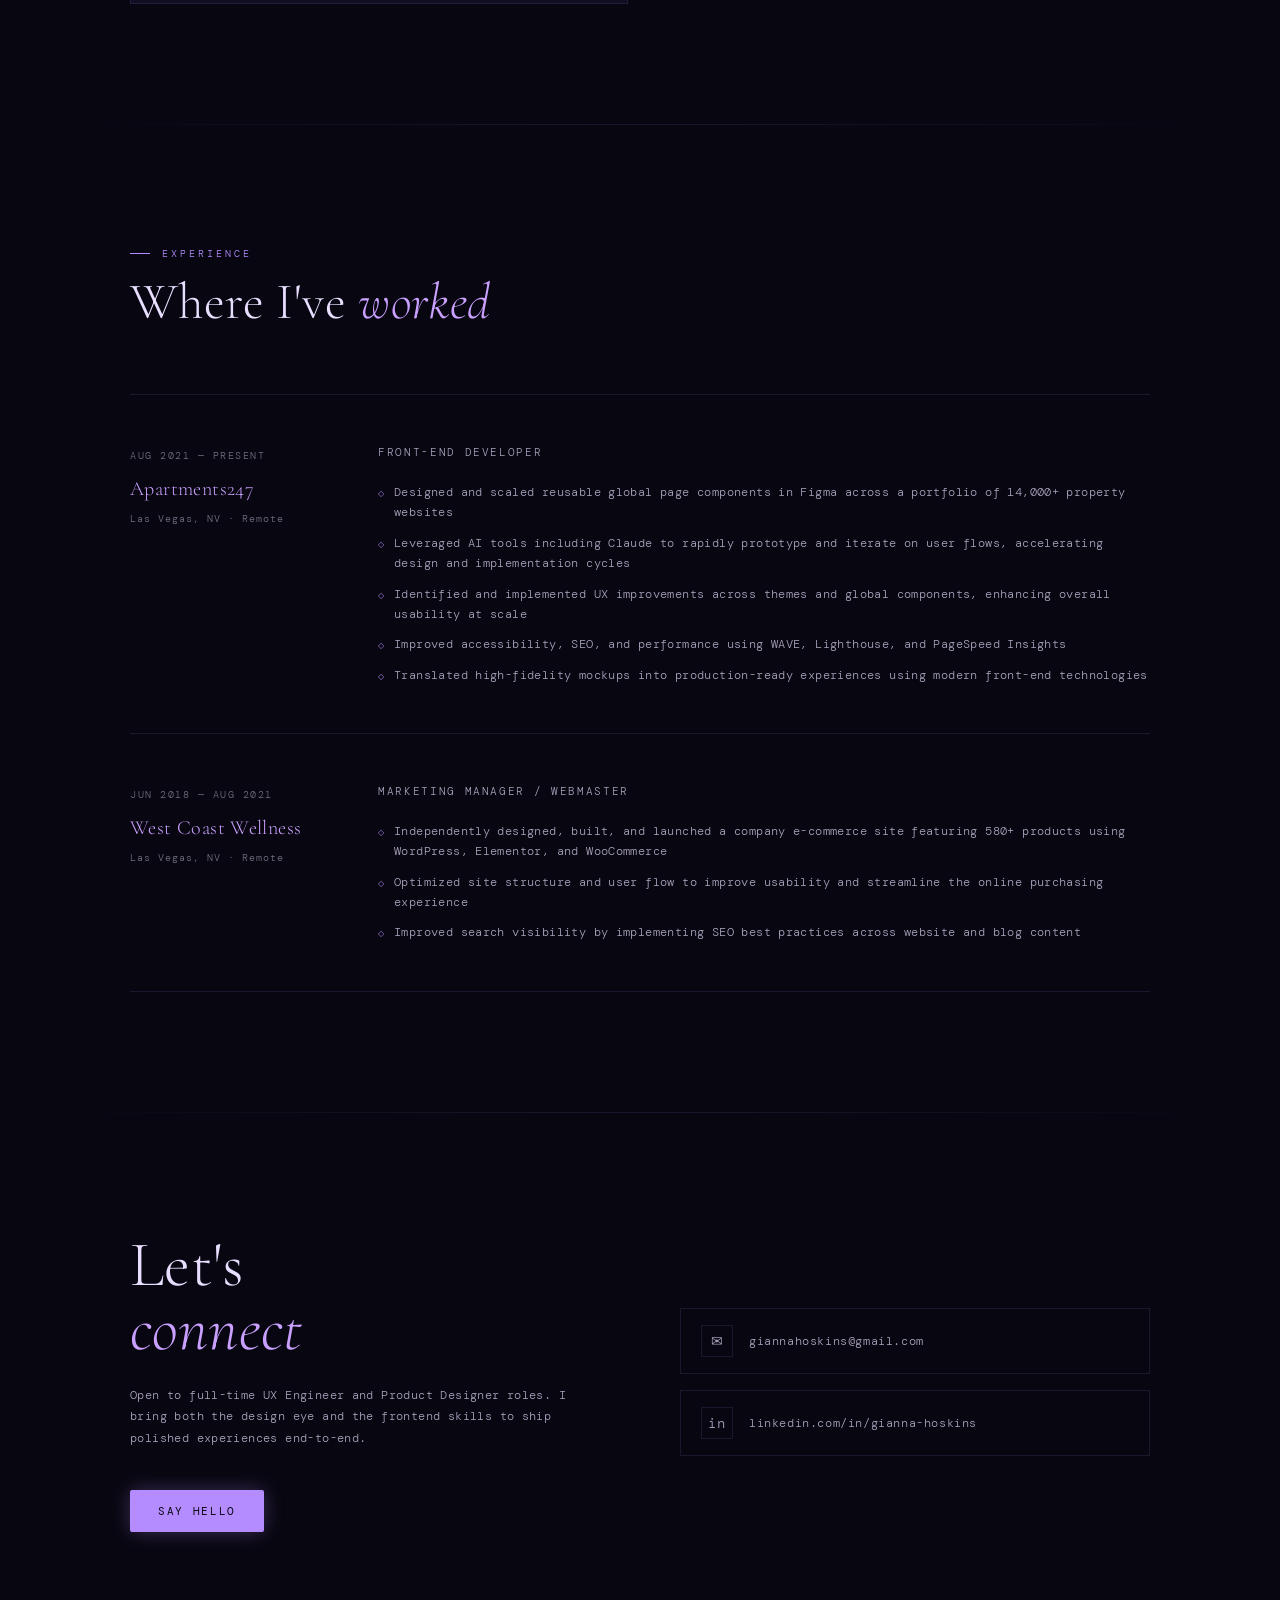
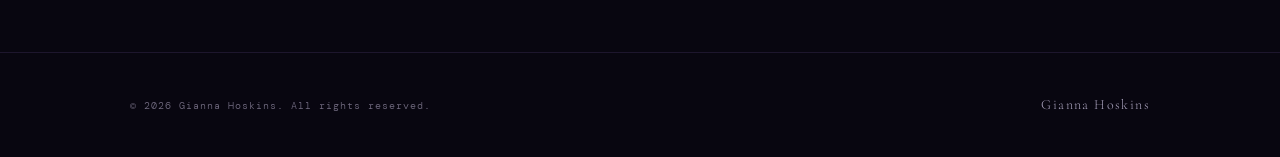
==== commit adb4745a: "adding wardrobe whimsy to projects" ====
--- a/index.html
+++ b/index.html
@@ -6,6 +6,16 @@
   <title>Gianna Hoskins — UX Engineer</title>
   <link href="https://fonts.googleapis.com/css2?family=Cormorant+Garamond:ital,wght@0,300;0,400;0,600;1,300;1,400&family=DM+Mono:ital,wght@0,300;0,400;1,300&display=swap" rel="stylesheet" />
   <link rel="stylesheet" href="css/main.css" />
+  <style>
+    .work-card-preview {
+      aspect-ratio: 16 / 10;
+      margin-bottom: 28px;
+    }
+
+    .work-card-preview img {
+      object-position: center top;
+    }
+  </style>
   <link rel="icon" type="image/svg+xml" href="favicon.svg" />
 </head>
 <body>
@@ -175,6 +185,24 @@
             <a href="design-system.html" class="work-link">View Case Study</a>
           </div>
 
+          <div class="work-card reveal">
+            <div class="work-visual work-card-preview">
+              <div class="work-visual-glow"></div>
+              <img src="uploads/wardrobe-whimsy.png" alt="Wardrobe Whimsy dress-up game interface with character canvas, category tabs, and skin tone options" />
+            </div>
+            <div class="work-number">04</div>
+            <h3 class="work-title">Wardrobe Whimsy Dress-Up Game</h3>
+            <p class="work-desc">
+              Built an interactive canvas dress-up game with layered character assets, category tabs, color controls, reset states, and outfit export.
+            </p>
+            <div class="work-tags">
+              <span class="work-tag">JavaScript</span>
+              <span class="work-tag">Canvas</span>
+              <span class="work-tag">Interactive UI</span>
+            </div>
+            <a href="https://giannahoskins.github.io/dress-up-game/" class="work-link" target="_blank" rel="noopener noreferrer">View Project</a>
+          </div>
+
         </div>
       </div>
     </section>
@@ -252,10 +280,6 @@
               <div class="contact-link-icon" aria-hidden="true">in</div>
               linkedin.com/in/gianna-hoskins
             </a>
-            <a href="tel:7028836037" class="contact-link">
-              <div class="contact-link-icon" aria-hidden="true">☎</div>
-              702-883-6037
-            </a>
           </div>
         </div>
       </div>
